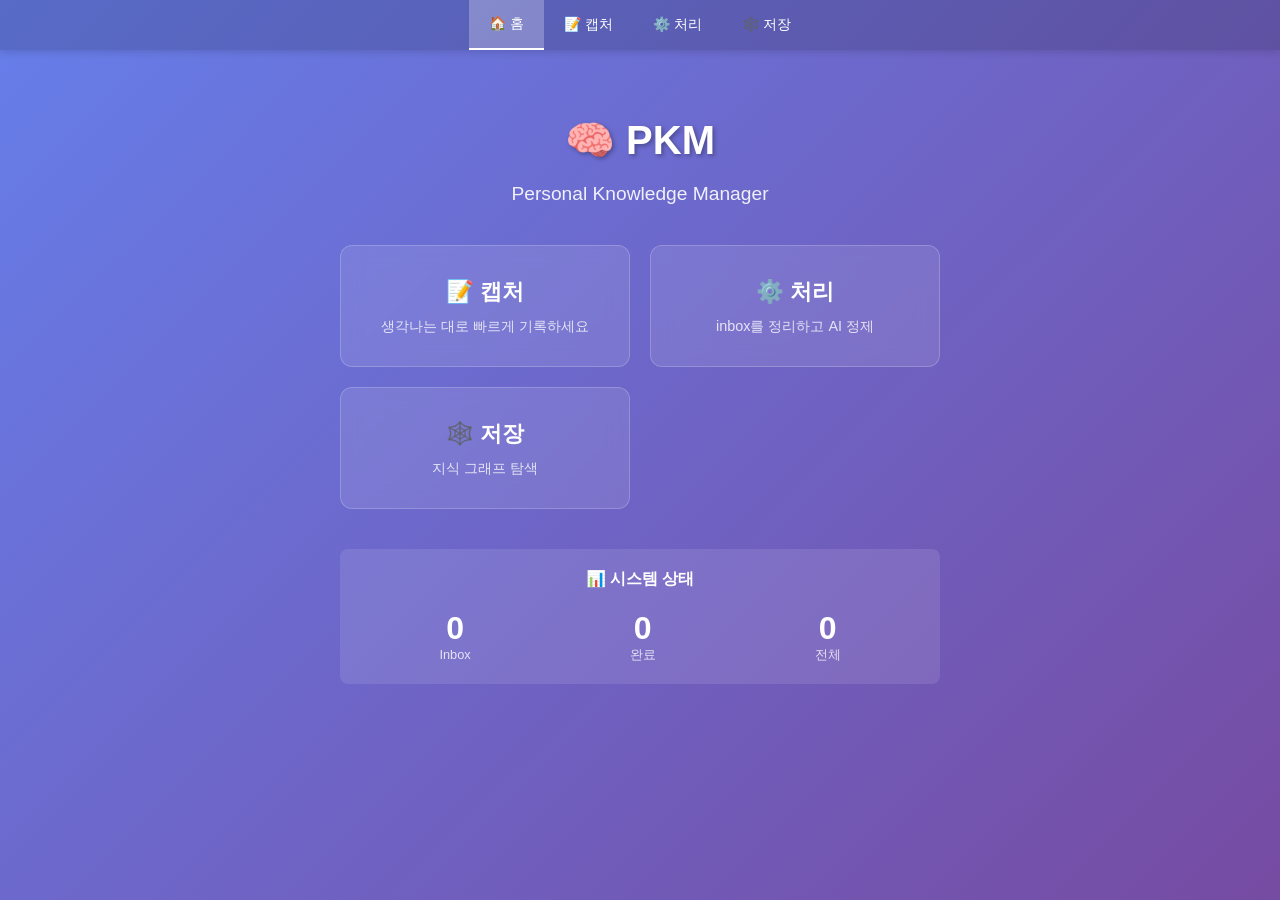
==== index.html @ 89f84994 "initial commit" ====
<!DOCTYPE html>
<html lang="ko">
<head>
    <meta charset="UTF-8">
    <meta name="viewport" content="width=device-width, initial-scale=1.0">
    <title>PKM - Personal Knowledge Manager</title>
    <meta name="description" content="개인 지식 관리 시스템">
    <meta name="theme-color" content="#007bff">

    <!-- PWA Manifest -->
    <link rel="manifest" href="./manifest.json">

    <!-- iOS PWA -->
    <meta name="apple-mobile-web-app-capable" content="yes">
    <meta name="apple-mobile-web-app-status-bar-style" content="default">
    <meta name="apple-mobile-web-app-title" content="PKM">
    <link rel="apple-touch-icon" href="./icon-192.png">

    <style>
        body {
            font-family: -apple-system, BlinkMacSystemFont, 'Segoe UI', Roboto, sans-serif;
            margin: 0;
            padding: 0;
            background: linear-gradient(135deg, #667eea 0%, #764ba2 100%);
            min-height: 100vh;
            color: white;
        }
        nav {
            background: rgba(0, 0, 0, 0.15);
            padding: 0;
            box-shadow: 0 2px 8px rgba(0,0,0,0.15);
            position: sticky;
            top: 0;
            z-index: 100;
        }
        nav ul {
            list-style: none;
            margin: 0;
            padding: 0;
            display: flex;
            align-items: center;
            justify-content: center;
            flex-wrap: wrap;
            max-width: 900px;
            margin: 0 auto;
        }
        nav li {
            margin: 0;
        }
        nav a {
            color: white;
            text-decoration: none;
            padding: 15px 20px;
            display: block;
            transition: background 0.3s ease;
            font-size: 14px;
        }
        nav a:hover {
            background: rgba(255,255,255,0.1);
        }
        nav a.active {
            background: rgba(255,255,255,0.25);
            border-bottom: 2px solid white;
        }
        .container {
            max-width: 600px;
            margin: 20px auto;
            text-align: center;
            padding: 20px;
        }
        h1 {
            font-size: 2.5em;
            margin-bottom: 10px;
            text-shadow: 2px 2px 4px rgba(0,0,0,0.3);
        }
        .subtitle {
            font-size: 1.2em;
            margin-bottom: 40px;
            opacity: 0.9;
        }
        .menu {
            display: grid;
            grid-template-columns: repeat(auto-fit, minmax(250px, 1fr));
            gap: 20px;
            margin-bottom: 40px;
        }
        .menu-item {
            background: rgba(255, 255, 255, 0.1);
            backdrop-filter: blur(10px);
            border: 1px solid rgba(255, 255, 255, 0.2);
            border-radius: 12px;
            padding: 30px 20px;
            text-decoration: none;
            color: white;
            transition: all 0.3s ease;
            display: block;
        }
        .menu-item:hover {
            background: rgba(255, 255, 255, 0.2);
            transform: translateY(-5px);
            box-shadow: 0 10px 30px rgba(0,0,0,0.2);
        }
        .menu-item h3 {
            margin: 0 0 10px 0;
            font-size: 1.4em;
        }
        .menu-item p {
            margin: 0;
            opacity: 0.8;
            font-size: 0.9em;
        }
        .status {
            background: rgba(255, 255, 255, 0.1);
            border-radius: 8px;
            padding: 20px;
            margin-top: 30px;
        }
        .status h4 {
            margin: 0 0 10px 0;
        }
        .stats {
            display: flex;
            justify-content: space-around;
            margin-top: 20px;
        }
        .stat {
            text-align: center;
        }
        .stat .number {
            font-size: 2em;
            font-weight: bold;
        }
        .stat .label {
            font-size: 0.8em;
            opacity: 0.8;
        }
        .install-btn {
            background: #28a745;
            color: white;
            border: none;
            padding: 12px 24px;
            border-radius: 6px;
            font-size: 16px;
            cursor: pointer;
            margin-top: 20px;
            display: none;
        }
        .install-btn:hover {
            background: #218838;
        }
    </style>

    <!-- Storage abstraction layer (IndexedDB by default, Firestore optional) -->
    <script src="./db.js"></script>
</head>
<body>
    <nav>
        <ul>
            <li><a href="./index.html" class="active">🏠 홈</a></li>
            <li><a href="./capture.html">📝 캡처</a></li>
            <li><a href="./processing.html">⚙️ 처리</a></li>
            <li><a href="./graph.html">🕸️ 저장</a></li>
        </ul>
    </nav>
    <div class="container">
        <h1>🧠 PKM</h1>
        <p class="subtitle">Personal Knowledge Manager</p>

        <div class="menu">
            <a href="./capture.html" class="menu-item">
                <h3>📝 캡처</h3>
                <p>생각나는 대로 빠르게 기록하세요</p>
            </a>
            <a href="./processing.html" class="menu-item">
                <h3>⚙️ 처리</h3>
                <p>inbox를 정리하고 AI 정제</p>
            </a>
            <a href="./graph.html" class="menu-item">
                <h3>🕸️ 저장</h3>
                <p>지식 그래프 탐색</p>
            </a>
        </div>

        <div class="status">
            <h4>📊 시스템 상태</h4>
            <div id="stats" class="stats">
                <div class="stat">
                    <div class="number" id="inboxCount">-</div>
                    <div class="label">Inbox</div>
                </div>
                <div class="stat">
                    <div class="number" id="doneCount">-</div>
                    <div class="label">완료</div>
                </div>
                <div class="stat">
                    <div class="number" id="totalCount">-</div>
                    <div class="label">전체</div>
                </div>
            </div>
        </div>

        <button id="installBtn" class="install-btn">📱 앱 설치</button>
    </div>

    <script>
        let deferredPrompt;

        // PWA 설치 프롬프트
        window.addEventListener('beforeinstallprompt', (e) => {
            e.preventDefault();
            deferredPrompt = e;
            document.getElementById('installBtn').style.display = 'block';
        });

        document.getElementById('installBtn').addEventListener('click', () => {
            if (deferredPrompt) {
                deferredPrompt.prompt();
                deferredPrompt.userChoice.then((choiceResult) => {
                    if (choiceResult.outcome === 'accepted') {
                        console.log('User accepted the install prompt');
                    }
                    deferredPrompt = null;
                });
            }
        });

        // 통계 로드 (serverless: read directly from db.js abstraction)
        async function loadStats() {
            try {
                const [inbox, done, total] = await Promise.all([
                    getNotes({ status: 'inbox', include_deleted: false }),
                    getNotes({ status: 'done', include_deleted: false }),
                    getNotes({ include_deleted: false })
                ]);

                document.getElementById('inboxCount').textContent = inbox.length;
                document.getElementById('doneCount').textContent = done.length;
                document.getElementById('totalCount').textContent = total.length;
            } catch (error) {
                console.error('Failed to load stats:', error);
            }
        }

        async function initHome() {
            try {
                await initDB();
                await loadStats();
                setInterval(loadStats, 5000); // 5초마다 갱신
            } catch (error) {
                console.error('Failed to initialize home:', error);
            }
        }

        // 초기 로드
        initHome();

        // Service Worker 등록
        if ('serviceWorker' in navigator) {
            window.addEventListener('load', () => {
                navigator.serviceWorker.register('./sw.js')
                    .then((registration) => {
                        console.log('SW registered: ', registration);
                    })
                    .catch((registrationError) => {
                        console.log('SW registration failed: ', registrationError);
                    });
            });
        }
    </script>
</body>
</html>
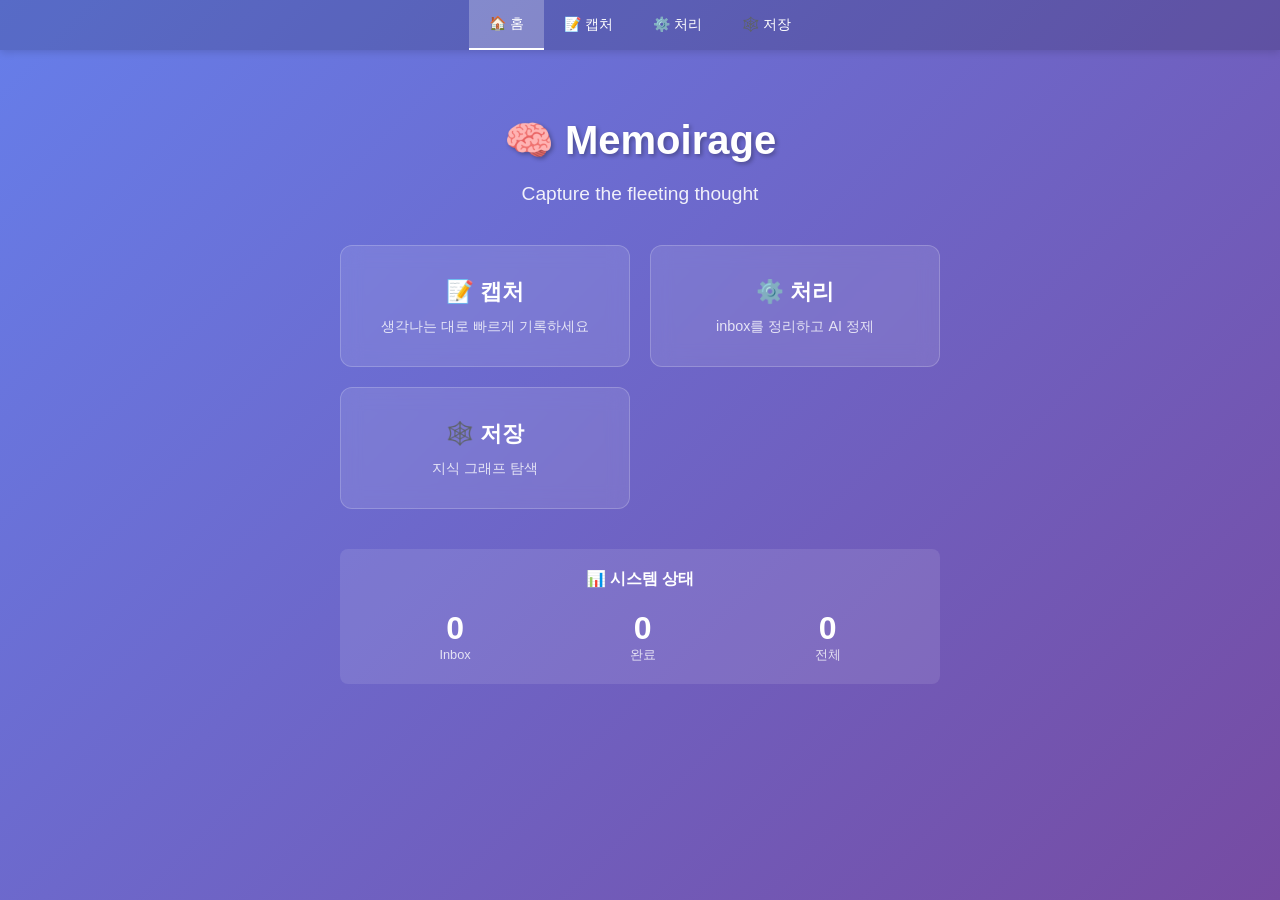
==== commit d9129262: "chore: rebrand app as Memoirage and refresh icons" ====
--- a/index.html
+++ b/index.html
@@ -3,7 +3,7 @@
 <head>
     <meta charset="UTF-8">
     <meta name="viewport" content="width=device-width, initial-scale=1.0">
-    <title>PKM - Personal Knowledge Manager</title>
+    <title>Memoirage</title>
     <meta name="description" content="개인 지식 관리 시스템">
     <meta name="theme-color" content="#007bff">
 
@@ -13,7 +13,7 @@
     <!-- iOS PWA -->
     <meta name="apple-mobile-web-app-capable" content="yes">
     <meta name="apple-mobile-web-app-status-bar-style" content="default">
-    <meta name="apple-mobile-web-app-title" content="PKM">
+    <meta name="apple-mobile-web-app-title" content="Memoirage">
     <link rel="apple-touch-icon" href="./icon-192.png">
 
     <style>
@@ -163,8 +163,8 @@
         </ul>
     </nav>
     <div class="container">
-        <h1>🧠 PKM</h1>
-        <p class="subtitle">Personal Knowledge Manager</p>
+        <h1>🧠 Memoirage</h1>
+        <p class="subtitle">Capture the fleeting thought</p>
 
         <div class="menu">
             <a href="./capture.html" class="menu-item">
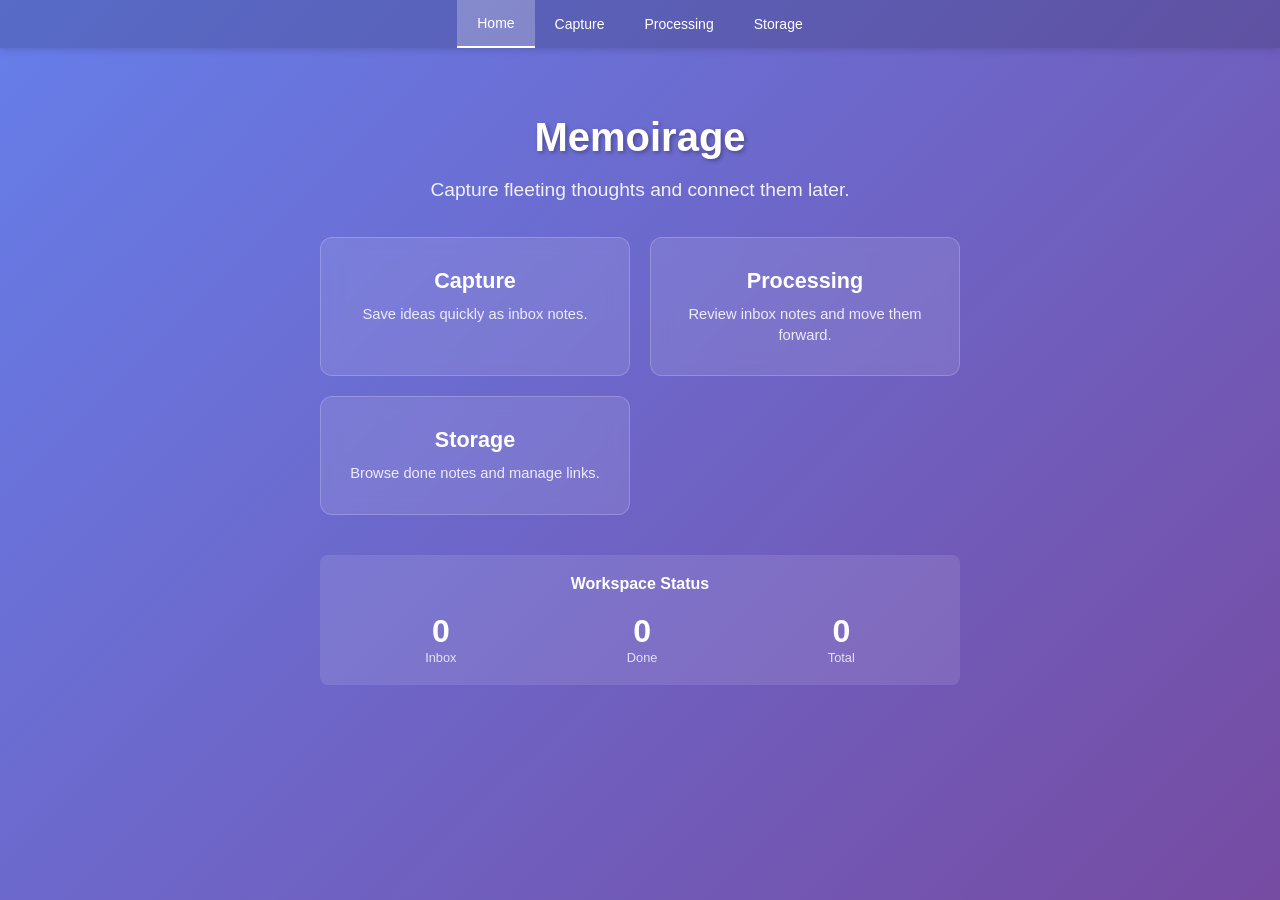
==== commit 3db4a570: "Clean up home page text and labels" ====
--- a/index.html
+++ b/index.html
@@ -1,16 +1,14 @@
-<!DOCTYPE html>
+﻿<!DOCTYPE html>
 <html lang="ko">
 <head>
     <meta charset="UTF-8">
     <meta name="viewport" content="width=device-width, initial-scale=1.0">
     <title>Memoirage</title>
-    <meta name="description" content="개인 지식 관리 시스템">
+    <meta name="description" content="Offline-first personal knowledge capture app">
     <meta name="theme-color" content="#007bff">
 
-    <!-- PWA Manifest -->
     <link rel="manifest" href="./manifest.json">
 
-    <!-- iOS PWA -->
     <meta name="apple-mobile-web-app-capable" content="yes">
     <meta name="apple-mobile-web-app-status-bar-style" content="default">
     <meta name="apple-mobile-web-app-title" content="Memoirage">
@@ -35,7 +33,6 @@
         }
         nav ul {
             list-style: none;
-            margin: 0;
             padding: 0;
             display: flex;
             align-items: center;
@@ -44,9 +41,7 @@
             max-width: 900px;
             margin: 0 auto;
         }
-        nav li {
-            margin: 0;
-        }
+        nav li { margin: 0; }
         nav a {
             color: white;
             text-decoration: none;
@@ -55,15 +50,13 @@
             transition: background 0.3s ease;
             font-size: 14px;
         }
-        nav a:hover {
-            background: rgba(255,255,255,0.1);
-        }
+        nav a:hover { background: rgba(255,255,255,0.1); }
         nav a.active {
             background: rgba(255,255,255,0.25);
             border-bottom: 2px solid white;
         }
         .container {
-            max-width: 600px;
+            max-width: 640px;
             margin: 20px auto;
             text-align: center;
             padding: 20px;
@@ -75,12 +68,12 @@
         }
         .subtitle {
             font-size: 1.2em;
-            margin-bottom: 40px;
+            margin-bottom: 36px;
             opacity: 0.9;
         }
         .menu {
             display: grid;
-            grid-template-columns: repeat(auto-fit, minmax(250px, 1fr));
+            grid-template-columns: repeat(auto-fit, minmax(220px, 1fr));
             gap: 20px;
             margin-bottom: 40px;
         }
@@ -102,12 +95,13 @@
         }
         .menu-item h3 {
             margin: 0 0 10px 0;
-            font-size: 1.4em;
+            font-size: 1.35em;
         }
         .menu-item p {
             margin: 0;
-            opacity: 0.8;
-            font-size: 0.9em;
+            opacity: 0.86;
+            font-size: 0.92em;
+            line-height: 1.4;
         }
         .status {
             background: rgba(255, 255, 255, 0.1);
@@ -115,17 +109,13 @@
             padding: 20px;
             margin-top: 30px;
         }
-        .status h4 {
-            margin: 0 0 10px 0;
-        }
+        .status h4 { margin: 0 0 10px 0; }
         .stats {
             display: flex;
             justify-content: space-around;
             margin-top: 20px;
         }
-        .stat {
-            text-align: center;
-        }
+        .stat { text-align: center; }
         .stat .number {
             font-size: 2em;
             font-weight: bold;
@@ -145,44 +135,41 @@
             margin-top: 20px;
             display: none;
         }
-        .install-btn:hover {
-            background: #218838;
-        }
+        .install-btn:hover { background: #218838; }
     </style>
 
-    <!-- Storage abstraction layer (IndexedDB by default, Firestore optional) -->
     <script src="./db.js"></script>
 </head>
 <body>
     <nav>
         <ul>
-            <li><a href="./index.html" class="active">🏠 홈</a></li>
-            <li><a href="./capture.html">📝 캡처</a></li>
-            <li><a href="./processing.html">⚙️ 처리</a></li>
-            <li><a href="./graph.html">🕸️ 저장</a></li>
+            <li><a href="./index.html" class="active">Home</a></li>
+            <li><a href="./capture.html">Capture</a></li>
+            <li><a href="./processing.html">Processing</a></li>
+            <li><a href="./graph.html">Storage</a></li>
         </ul>
     </nav>
     <div class="container">
-        <h1>🧠 Memoirage</h1>
-        <p class="subtitle">Capture the fleeting thought</p>
+        <h1>Memoirage</h1>
+        <p class="subtitle">Capture fleeting thoughts and connect them later.</p>
 
         <div class="menu">
             <a href="./capture.html" class="menu-item">
-                <h3>📝 캡처</h3>
-                <p>생각나는 대로 빠르게 기록하세요</p>
+                <h3>Capture</h3>
+                <p>Save ideas quickly as inbox notes.</p>
             </a>
             <a href="./processing.html" class="menu-item">
-                <h3>⚙️ 처리</h3>
-                <p>inbox를 정리하고 AI 정제</p>
+                <h3>Processing</h3>
+                <p>Review inbox notes and move them forward.</p>
             </a>
             <a href="./graph.html" class="menu-item">
-                <h3>🕸️ 저장</h3>
-                <p>지식 그래프 탐색</p>
+                <h3>Storage</h3>
+                <p>Browse done notes and manage links.</p>
             </a>
         </div>
 
         <div class="status">
-            <h4>📊 시스템 상태</h4>
+            <h4>Workspace Status</h4>
             <div id="stats" class="stats">
                 <div class="stat">
                     <div class="number" id="inboxCount">-</div>
@@ -190,41 +177,34 @@
                 </div>
                 <div class="stat">
                     <div class="number" id="doneCount">-</div>
-                    <div class="label">완료</div>
+                    <div class="label">Done</div>
                 </div>
                 <div class="stat">
                     <div class="number" id="totalCount">-</div>
-                    <div class="label">전체</div>
+                    <div class="label">Total</div>
                 </div>
             </div>
         </div>
 
-        <button id="installBtn" class="install-btn">📱 앱 설치</button>
+        <button id="installBtn" class="install-btn">Install App</button>
     </div>
 
     <script>
         let deferredPrompt;
 
-        // PWA 설치 프롬프트
-        window.addEventListener('beforeinstallprompt', (e) => {
-            e.preventDefault();
-            deferredPrompt = e;
+        window.addEventListener('beforeinstallprompt', (event) => {
+            event.preventDefault();
+            deferredPrompt = event;
             document.getElementById('installBtn').style.display = 'block';
         });
 
-        document.getElementById('installBtn').addEventListener('click', () => {
-            if (deferredPrompt) {
-                deferredPrompt.prompt();
-                deferredPrompt.userChoice.then((choiceResult) => {
-                    if (choiceResult.outcome === 'accepted') {
-                        console.log('User accepted the install prompt');
-                    }
-                    deferredPrompt = null;
-                });
-            }
+        document.getElementById('installBtn').addEventListener('click', async () => {
+            if (!deferredPrompt) return;
+            deferredPrompt.prompt();
+            await deferredPrompt.userChoice;
+            deferredPrompt = null;
         });
 
-        // 통계 로드 (serverless: read directly from db.js abstraction)
         async function loadStats() {
             try {
                 const [inbox, done, total] = await Promise.all([
@@ -245,24 +225,22 @@
             try {
                 await initDB();
                 await loadStats();
-                setInterval(loadStats, 5000); // 5초마다 갱신
+                setInterval(loadStats, 5000);
             } catch (error) {
                 console.error('Failed to initialize home:', error);
             }
         }
 
-        // 초기 로드
         initHome();
 
-        // Service Worker 등록
         if ('serviceWorker' in navigator) {
             window.addEventListener('load', () => {
                 navigator.serviceWorker.register('./sw.js')
                     .then((registration) => {
-                        console.log('SW registered: ', registration);
+                        console.log('SW registered:', registration);
                     })
                     .catch((registrationError) => {
-                        console.log('SW registration failed: ', registrationError);
+                        console.log('SW registration failed:', registrationError);
                     });
             });
         }
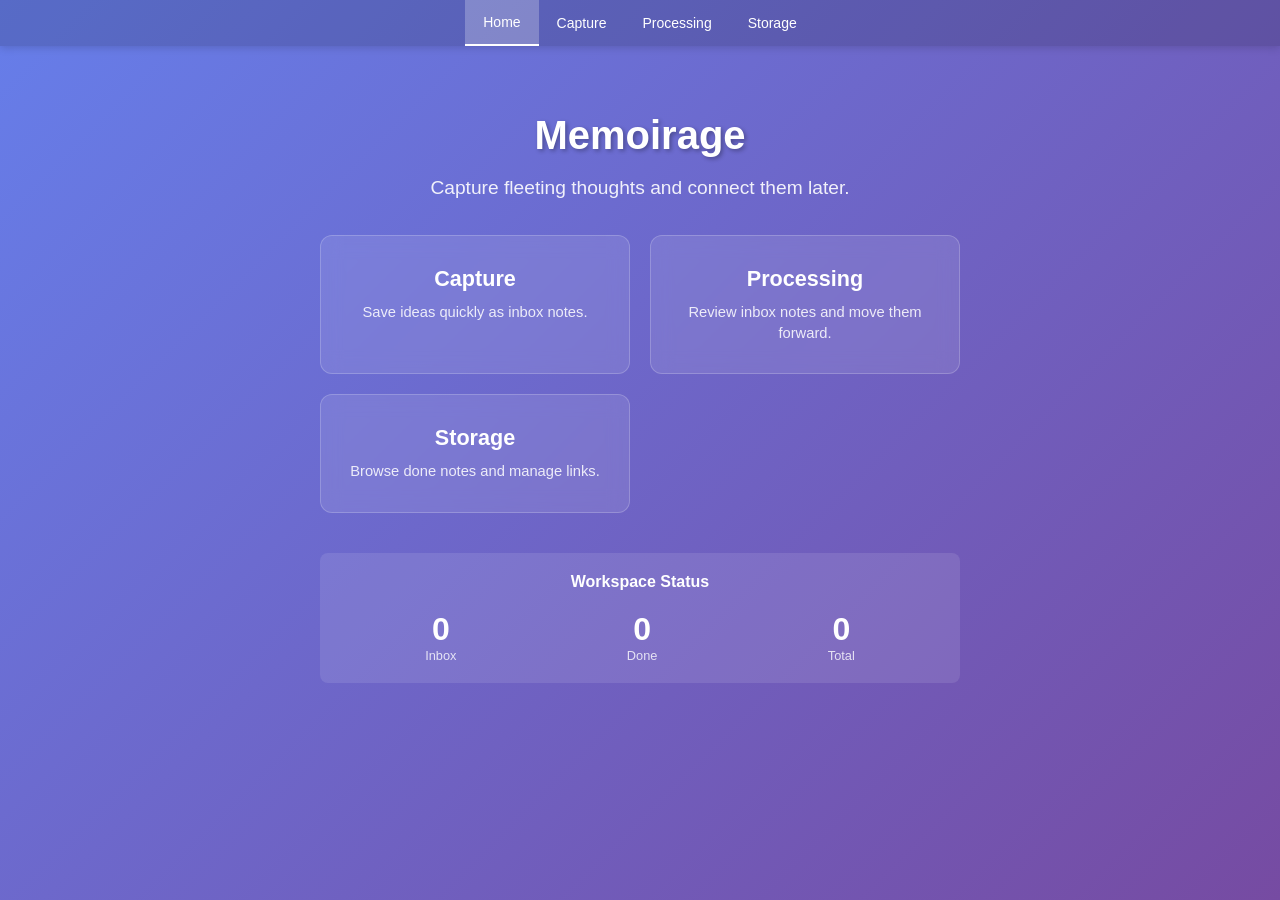
==== commit f5ee7a06: "Centralize shared layout with common nav CSS and renderer" ====
--- a/index.html
+++ b/index.html
@@ -4,6 +4,8 @@
     <meta charset="UTF-8">
     <meta name="viewport" content="width=device-width, initial-scale=1.0">
     <title>Memoirage</title>
+    <link rel="icon" href="./favicon.svg" type="image/svg+xml">
+    <link rel="stylesheet" href="./shared.css">
     <meta name="description" content="Offline-first personal knowledge capture app">
     <meta name="theme-color" content="#007bff">
 
@@ -16,44 +18,9 @@
 
     <style>
         body {
-            font-family: -apple-system, BlinkMacSystemFont, 'Segoe UI', Roboto, sans-serif;
-            margin: 0;
-            padding: 0;
             background: linear-gradient(135deg, #667eea 0%, #764ba2 100%);
             min-height: 100vh;
             color: white;
-        }
-        nav {
-            background: rgba(0, 0, 0, 0.15);
-            padding: 0;
-            box-shadow: 0 2px 8px rgba(0,0,0,0.15);
-            position: sticky;
-            top: 0;
-            z-index: 100;
-        }
-        nav ul {
-            list-style: none;
-            padding: 0;
-            display: flex;
-            align-items: center;
-            justify-content: center;
-            flex-wrap: wrap;
-            max-width: 900px;
-            margin: 0 auto;
-        }
-        nav li { margin: 0; }
-        nav a {
-            color: white;
-            text-decoration: none;
-            padding: 15px 20px;
-            display: block;
-            transition: background 0.3s ease;
-            font-size: 14px;
-        }
-        nav a:hover { background: rgba(255,255,255,0.1); }
-        nav a.active {
-            background: rgba(255,255,255,0.25);
-            border-bottom: 2px solid white;
         }
         .container {
             max-width: 640px;
@@ -139,16 +106,10 @@
     </style>
 
     <script src="./db.js"></script>
+    <script src="./shared.js" defer></script>
 </head>
-<body>
-    <nav>
-        <ul>
-            <li><a href="./index.html" class="active">Home</a></li>
-            <li><a href="./capture.html">Capture</a></li>
-            <li><a href="./processing.html">Processing</a></li>
-            <li><a href="./graph.html">Storage</a></li>
-        </ul>
-    </nav>
+<body data-page="home">
+    <div id="shared-nav"></div>
     <div class="container">
         <h1>Memoirage</h1>
         <p class="subtitle">Capture fleeting thoughts and connect them later.</p>
--- a/shared.css
+++ b/shared.css
@@ -0,0 +1,55 @@
+:root {
+    --nav-grad-a: #667eea;
+    --nav-grad-b: #764ba2;
+}
+
+body {
+    font-family: -apple-system, BlinkMacSystemFont, "Segoe UI", Roboto, sans-serif;
+    margin: 0;
+    padding: 0;
+}
+
+.site-nav {
+    background: linear-gradient(135deg, var(--nav-grad-a) 0%, var(--nav-grad-b) 100%);
+    box-shadow: 0 2px 8px rgba(0, 0, 0, 0.15);
+    position: sticky;
+    top: 0;
+    z-index: 100;
+}
+
+body[data-page="home"] .site-nav {
+    background: rgba(0, 0, 0, 0.15);
+}
+
+.site-nav ul {
+    list-style: none;
+    margin: 0 auto;
+    padding: 0;
+    display: flex;
+    align-items: center;
+    justify-content: center;
+    flex-wrap: wrap;
+    max-width: 900px;
+}
+
+.site-nav li {
+    margin: 0;
+}
+
+.site-nav a {
+    color: #fff;
+    text-decoration: none;
+    padding: 14px 18px;
+    display: block;
+    font-size: 14px;
+    transition: background 0.2s ease;
+}
+
+.site-nav a:hover {
+    background: rgba(255, 255, 255, 0.1);
+}
+
+.site-nav a.active {
+    background: rgba(255, 255, 255, 0.24);
+    border-bottom: 2px solid #fff;
+}
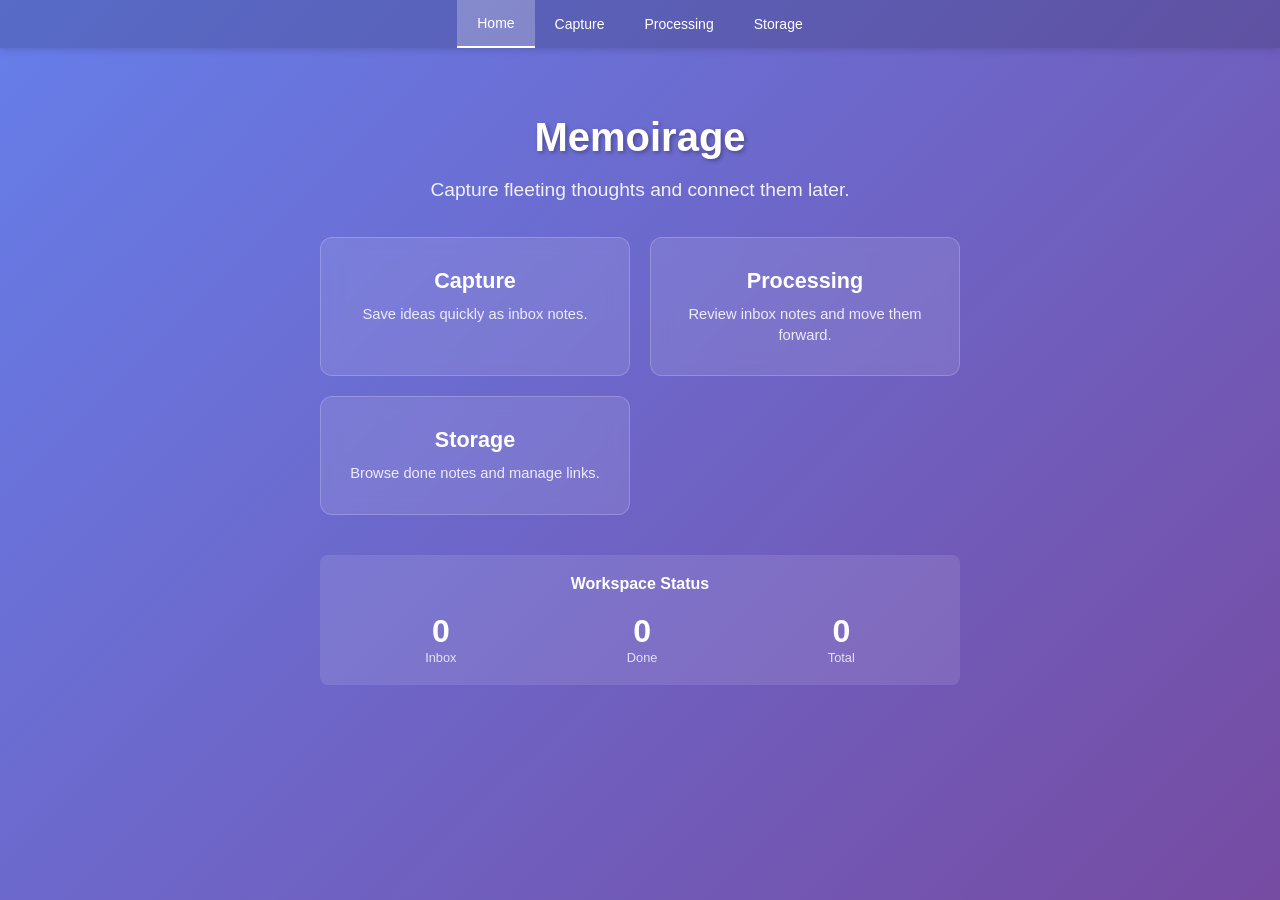
==== commit 69944b19: "Stage 1: introduce SPA shell with hash router and home route" ====
--- a/index.html
+++ b/index.html
@@ -5,7 +5,7 @@
     <meta name="viewport" content="width=device-width, initial-scale=1.0">
     <title>Memoirage</title>
     <link rel="icon" href="./favicon.svg" type="image/svg+xml">
-    <link rel="stylesheet" href="./shared.css">
+    <link rel="stylesheet" href="./app.css">
     <meta name="description" content="Offline-first personal knowledge capture app">
     <meta name="theme-color" content="#007bff">
 
@@ -16,195 +16,11 @@
     <meta name="apple-mobile-web-app-title" content="Memoirage">
     <link rel="apple-touch-icon" href="./icon-192.png">
 
-    <style>
-        body {
-            background: linear-gradient(135deg, #667eea 0%, #764ba2 100%);
-            min-height: 100vh;
-            color: white;
-        }
-        .container {
-            max-width: 640px;
-            margin: 20px auto;
-            text-align: center;
-            padding: 20px;
-        }
-        h1 {
-            font-size: 2.5em;
-            margin-bottom: 10px;
-            text-shadow: 2px 2px 4px rgba(0,0,0,0.3);
-        }
-        .subtitle {
-            font-size: 1.2em;
-            margin-bottom: 36px;
-            opacity: 0.9;
-        }
-        .menu {
-            display: grid;
-            grid-template-columns: repeat(auto-fit, minmax(220px, 1fr));
-            gap: 20px;
-            margin-bottom: 40px;
-        }
-        .menu-item {
-            background: rgba(255, 255, 255, 0.1);
-            backdrop-filter: blur(10px);
-            border: 1px solid rgba(255, 255, 255, 0.2);
-            border-radius: 12px;
-            padding: 30px 20px;
-            text-decoration: none;
-            color: white;
-            transition: all 0.3s ease;
-            display: block;
-        }
-        .menu-item:hover {
-            background: rgba(255, 255, 255, 0.2);
-            transform: translateY(-5px);
-            box-shadow: 0 10px 30px rgba(0,0,0,0.2);
-        }
-        .menu-item h3 {
-            margin: 0 0 10px 0;
-            font-size: 1.35em;
-        }
-        .menu-item p {
-            margin: 0;
-            opacity: 0.86;
-            font-size: 0.92em;
-            line-height: 1.4;
-        }
-        .status {
-            background: rgba(255, 255, 255, 0.1);
-            border-radius: 8px;
-            padding: 20px;
-            margin-top: 30px;
-        }
-        .status h4 { margin: 0 0 10px 0; }
-        .stats {
-            display: flex;
-            justify-content: space-around;
-            margin-top: 20px;
-        }
-        .stat { text-align: center; }
-        .stat .number {
-            font-size: 2em;
-            font-weight: bold;
-        }
-        .stat .label {
-            font-size: 0.8em;
-            opacity: 0.8;
-        }
-        .install-btn {
-            background: #28a745;
-            color: white;
-            border: none;
-            padding: 12px 24px;
-            border-radius: 6px;
-            font-size: 16px;
-            cursor: pointer;
-            margin-top: 20px;
-            display: none;
-        }
-        .install-btn:hover { background: #218838; }
-    </style>
-
     <script src="./db.js"></script>
-    <script src="./shared.js" defer></script>
+    <script src="./app.js" defer></script>
 </head>
-<body data-page="home">
-    <div id="shared-nav"></div>
-    <div class="container">
-        <h1>Memoirage</h1>
-        <p class="subtitle">Capture fleeting thoughts and connect them later.</p>
-
-        <div class="menu">
-            <a href="./capture.html" class="menu-item">
-                <h3>Capture</h3>
-                <p>Save ideas quickly as inbox notes.</p>
-            </a>
-            <a href="./processing.html" class="menu-item">
-                <h3>Processing</h3>
-                <p>Review inbox notes and move them forward.</p>
-            </a>
-            <a href="./graph.html" class="menu-item">
-                <h3>Storage</h3>
-                <p>Browse done notes and manage links.</p>
-            </a>
-        </div>
-
-        <div class="status">
-            <h4>Workspace Status</h4>
-            <div id="stats" class="stats">
-                <div class="stat">
-                    <div class="number" id="inboxCount">-</div>
-                    <div class="label">Inbox</div>
-                </div>
-                <div class="stat">
-                    <div class="number" id="doneCount">-</div>
-                    <div class="label">Done</div>
-                </div>
-                <div class="stat">
-                    <div class="number" id="totalCount">-</div>
-                    <div class="label">Total</div>
-                </div>
-            </div>
-        </div>
-
-        <button id="installBtn" class="install-btn">Install App</button>
-    </div>
-
-    <script>
-        let deferredPrompt;
-
-        window.addEventListener('beforeinstallprompt', (event) => {
-            event.preventDefault();
-            deferredPrompt = event;
-            document.getElementById('installBtn').style.display = 'block';
-        });
-
-        document.getElementById('installBtn').addEventListener('click', async () => {
-            if (!deferredPrompt) return;
-            deferredPrompt.prompt();
-            await deferredPrompt.userChoice;
-            deferredPrompt = null;
-        });
-
-        async function loadStats() {
-            try {
-                const [inbox, done, total] = await Promise.all([
-                    getNotes({ status: 'inbox', include_deleted: false }),
-                    getNotes({ status: 'done', include_deleted: false }),
-                    getNotes({ include_deleted: false })
-                ]);
-
-                document.getElementById('inboxCount').textContent = inbox.length;
-                document.getElementById('doneCount').textContent = done.length;
-                document.getElementById('totalCount').textContent = total.length;
-            } catch (error) {
-                console.error('Failed to load stats:', error);
-            }
-        }
-
-        async function initHome() {
-            try {
-                await initDB();
-                await loadStats();
-                setInterval(loadStats, 5000);
-            } catch (error) {
-                console.error('Failed to initialize home:', error);
-            }
-        }
-
-        initHome();
-
-        if ('serviceWorker' in navigator) {
-            window.addEventListener('load', () => {
-                navigator.serviceWorker.register('./sw.js')
-                    .then((registration) => {
-                        console.log('SW registered:', registration);
-                    })
-                    .catch((registrationError) => {
-                        console.log('SW registration failed:', registrationError);
-                    });
-            });
-        }
-    </script>
+<body>
+    <div id="app-nav"></div>
+    <main id="app-root"></main>
 </body>
 </html>
--- a/app.css
+++ b/app.css
@@ -0,0 +1,158 @@
+﻿:root {
+    --nav-grad-a: #667eea;
+    --nav-grad-b: #764ba2;
+}
+
+body {
+    background: linear-gradient(135deg, #667eea 0%, #764ba2 100%);
+    min-height: 100vh;
+    color: #fff;
+    margin: 0;
+    font-family: -apple-system, BlinkMacSystemFont, "Segoe UI", Roboto, sans-serif;
+}
+
+.spa-nav {
+    background: rgba(0, 0, 0, 0.15);
+    box-shadow: 0 2px 8px rgba(0, 0, 0, 0.15);
+    position: sticky;
+    top: 0;
+    z-index: 100;
+}
+
+.spa-nav ul {
+    list-style: none;
+    margin: 0 auto;
+    padding: 0;
+    display: flex;
+    align-items: center;
+    justify-content: center;
+    flex-wrap: wrap;
+    max-width: 900px;
+}
+
+.spa-nav a {
+    color: #fff;
+    text-decoration: none;
+    padding: 15px 20px;
+    display: block;
+    transition: background 0.3s ease;
+    font-size: 14px;
+}
+
+.spa-nav a:hover {
+    background: rgba(255, 255, 255, 0.1);
+}
+
+.spa-nav a.active {
+    background: rgba(255, 255, 255, 0.25);
+    border-bottom: 2px solid #fff;
+}
+
+.container {
+    max-width: 640px;
+    margin: 20px auto;
+    text-align: center;
+    padding: 20px;
+}
+
+h1 {
+    font-size: 2.5em;
+    margin-bottom: 10px;
+    text-shadow: 2px 2px 4px rgba(0, 0, 0, 0.3);
+}
+
+.subtitle {
+    font-size: 1.2em;
+    margin-bottom: 36px;
+    opacity: 0.9;
+}
+
+.menu {
+    display: grid;
+    grid-template-columns: repeat(auto-fit, minmax(220px, 1fr));
+    gap: 20px;
+    margin-bottom: 40px;
+}
+
+.menu-item {
+    background: rgba(255, 255, 255, 0.1);
+    backdrop-filter: blur(10px);
+    border: 1px solid rgba(255, 255, 255, 0.2);
+    border-radius: 12px;
+    padding: 30px 20px;
+    text-decoration: none;
+    color: #fff;
+    transition: all 0.3s ease;
+    display: block;
+}
+
+.menu-item:hover {
+    background: rgba(255, 255, 255, 0.2);
+    transform: translateY(-5px);
+    box-shadow: 0 10px 30px rgba(0, 0, 0, 0.2);
+}
+
+.menu-item h3 {
+    margin: 0 0 10px 0;
+    font-size: 1.35em;
+}
+
+.menu-item p {
+    margin: 0;
+    opacity: 0.86;
+    font-size: 0.92em;
+    line-height: 1.4;
+}
+
+.status {
+    background: rgba(255, 255, 255, 0.1);
+    border-radius: 8px;
+    padding: 20px;
+    margin-top: 30px;
+}
+
+.status h4 {
+    margin: 0 0 10px 0;
+}
+
+.stats {
+    display: flex;
+    justify-content: space-around;
+    margin-top: 20px;
+}
+
+.stat .number {
+    font-size: 2em;
+    font-weight: bold;
+}
+
+.stat .label {
+    font-size: 0.8em;
+    opacity: 0.8;
+}
+
+.install-btn {
+    background: #28a745;
+    color: #fff;
+    border: none;
+    padding: 12px 24px;
+    border-radius: 6px;
+    font-size: 16px;
+    cursor: pointer;
+    margin-top: 20px;
+    display: none;
+}
+
+.install-btn:hover {
+    background: #218838;
+}
+
+.placeholder {
+    max-width: 720px;
+    margin: 30px auto;
+    padding: 24px;
+    border-radius: 14px;
+    background: rgba(255, 255, 255, 0.12);
+    border: 1px solid rgba(255, 255, 255, 0.2);
+    text-align: center;
+}
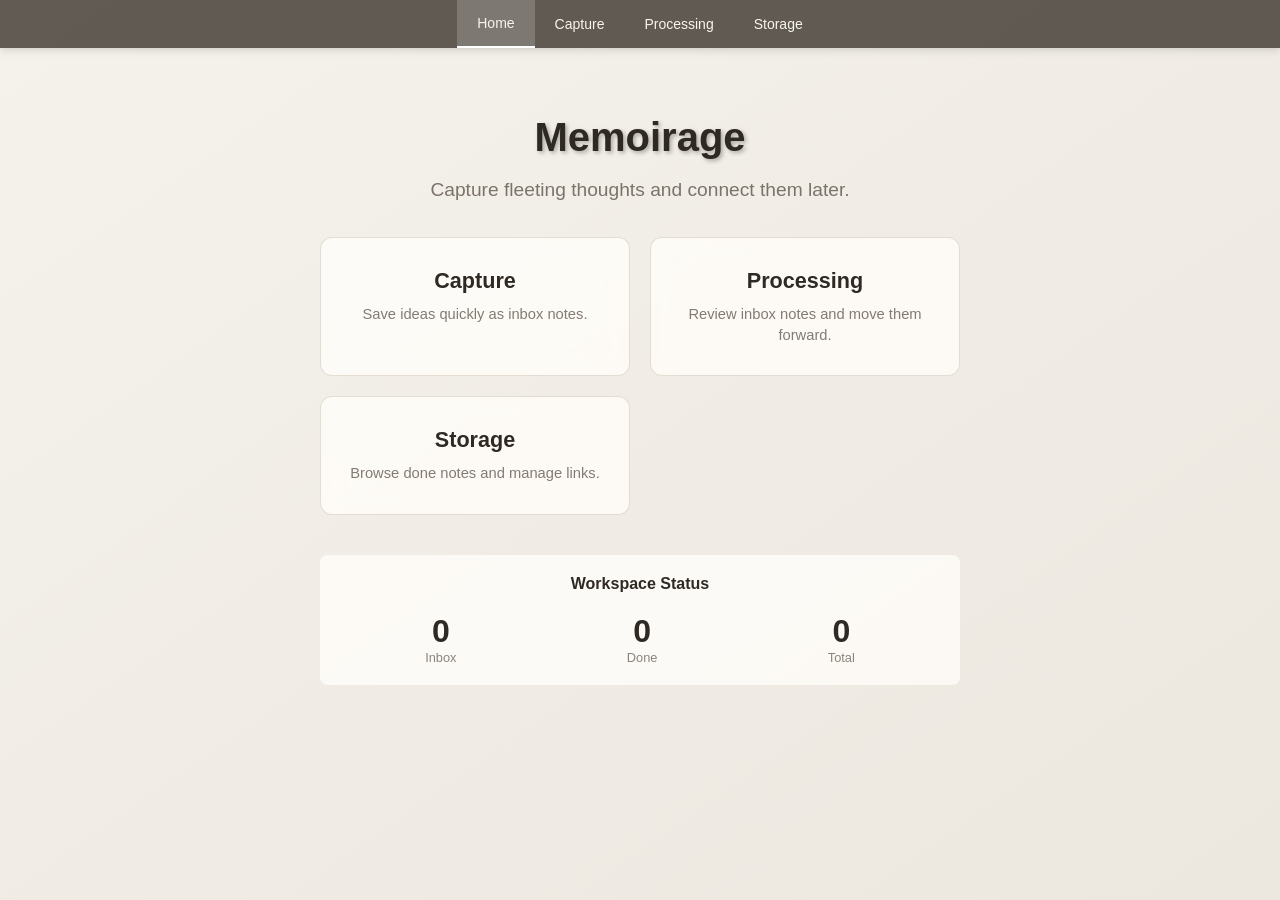
==== commit 4acab1b1: "Retheme UI to neutral light/dark palette and remove blue-heavy background" ====
--- a/index.html
+++ b/index.html
@@ -7,7 +7,7 @@
     <link rel="icon" href="./favicon.svg" type="image/svg+xml">
     <link rel="stylesheet" href="./app.css">
     <meta name="description" content="Offline-first personal knowledge capture app">
-    <meta name="theme-color" content="#007bff">
+    <meta name="theme-color" content="#7b5e45">
 
     <link rel="manifest" href="./manifest.json">
 
--- a/app.css
+++ b/app.css
@@ -156,3 +156,601 @@
     border: 1px solid rgba(255, 255, 255, 0.2);
     text-align: center;
 }
+
+.capture-card {
+    max-width: 460px;
+    margin: 24px auto;
+    background: #fff;
+    color: #111827;
+    padding: 20px;
+    border-radius: 10px;
+    box-shadow: 0 4px 20px rgba(0, 0, 0, 0.12);
+}
+
+.capture-card h2 {
+    margin-top: 0;
+}
+
+.capture-card textarea {
+    width: 100%;
+    min-height: 140px;
+    padding: 12px;
+    border: 1px solid #d6dbe5;
+    border-radius: 6px;
+    font-size: 15px;
+    resize: vertical;
+    box-sizing: border-box;
+    font-family: inherit;
+}
+
+.capture-card button {
+    width: 100%;
+    margin-top: 10px;
+    padding: 12px;
+    border: none;
+    border-radius: 6px;
+    font-size: 15px;
+    background: #2e7dff;
+    color: #fff;
+    cursor: pointer;
+}
+
+.capture-card button:hover {
+    background: #1e69e6;
+}
+
+.capture-card button:disabled {
+    background: #9ca3af;
+    cursor: not-allowed;
+}
+
+.capture-status {
+    margin-top: 10px;
+    padding: 8px;
+    border-radius: 6px;
+    text-align: center;
+    font-size: 13px;
+    display: none;
+}
+
+.capture-status.show {
+    display: block;
+}
+
+.capture-status.success {
+    background: #d4edda;
+    color: #155724;
+}
+
+.capture-status.error {
+    background: #f8d7da;
+    color: #721c24;
+}
+
+.processing-wrap {
+    display: flex;
+    height: calc(100vh - 48px);
+}
+
+.processing-list {
+    width: 40%;
+    border-right: 1px solid #ddd;
+    overflow-y: auto;
+    background: #f9f9f9;
+    color: #111827;
+}
+
+.processing-detail {
+    flex: 1;
+    padding: 20px;
+    overflow-y: auto;
+    background: #fff;
+    color: #111827;
+}
+
+.processing-item {
+    padding: 12px;
+    border-bottom: 1px solid #eee;
+    cursor: pointer;
+    background: #fff;
+    display: flex;
+    gap: 10px;
+}
+
+.processing-item:hover {
+    background: #f0f0f0;
+}
+
+.processing-item.selected {
+    background: #2e7dff;
+    color: #fff;
+}
+
+.processing-item-content {
+    flex: 1;
+    min-width: 0;
+}
+
+.processing-item-text {
+    font-size: 14px;
+    white-space: nowrap;
+    overflow: hidden;
+    text-overflow: ellipsis;
+}
+
+.processing-item-date {
+    font-size: 11px;
+    opacity: 0.7;
+}
+
+.processing-delete-mini {
+    background: #ff6b6b;
+    color: #fff;
+    border: none;
+    border-radius: 4px;
+    padding: 4px 8px;
+    font-size: 12px;
+    cursor: pointer;
+}
+
+.processing-delete-mini:hover {
+    opacity: 0.9;
+}
+
+.processing-btn-row {
+    display: flex;
+    gap: 8px;
+    margin: 10px 0;
+}
+
+.processing-btn {
+    border: none;
+    border-radius: 6px;
+    cursor: pointer;
+    font-size: 13px;
+    padding: 8px 12px;
+}
+
+.processing-btn.primary {
+    background: #2e7dff;
+    color: #fff;
+}
+
+.processing-btn.primary:hover {
+    background: #1e69e6;
+}
+
+.processing-btn.danger {
+    background: #dc3545;
+    color: #fff;
+    width: 100%;
+}
+
+.processing-btn.danger:hover {
+    background: #c82333;
+}
+
+.processing-note-box {
+    border: 1px solid #ddd;
+    padding: 12px;
+    border-radius: 6px;
+    min-height: 100px;
+    background: #f9f9f9;
+    white-space: pre-wrap;
+}
+
+.processing-status {
+    padding: 8px 12px;
+    margin-bottom: 12px;
+    border-radius: 6px;
+    display: none;
+}
+
+.processing-status.show {
+    display: block;
+}
+
+.processing-status.success {
+    background: #d4edda;
+    color: #155724;
+}
+
+.processing-status.error {
+    background: #f8d7da;
+    color: #721c24;
+}
+
+.storage-wrap {
+    height: calc(100vh - 48px);
+    display: grid;
+    grid-template-columns: 280px 1fr 360px;
+    background: #fff;
+    color: #111827;
+}
+
+.storage-panel {
+    min-height: 0;
+    overflow: auto;
+}
+
+.storage-left {
+    border-right: 1px solid #e6e6e6;
+    background: #f7f8fb;
+}
+
+.storage-center {
+    position: relative;
+    border-right: 1px solid #e6e6e6;
+    background: #fff;
+}
+
+.storage-right {
+    background: #fff;
+    padding: 16px;
+}
+
+.storage-title {
+    font-size: 14px;
+    font-weight: 700;
+    color: #374151;
+    margin: 0;
+    padding: 14px 12px;
+    border-bottom: 1px solid #e6e6e6;
+    background: #fff;
+    position: sticky;
+    top: 0;
+}
+
+.storage-note-item {
+    padding: 12px;
+    border-bottom: 1px solid #eceef2;
+    cursor: pointer;
+    background: #fff;
+}
+
+.storage-note-item:hover {
+    background: #f2f6ff;
+}
+
+.storage-note-item.selected {
+    background: #eaf1ff;
+    border-left: 3px solid #2e7dff;
+    padding-left: 9px;
+}
+
+.storage-note-content {
+    font-size: 13px;
+    white-space: nowrap;
+    overflow: hidden;
+    text-overflow: ellipsis;
+}
+
+.storage-note-date {
+    margin-top: 6px;
+    font-size: 11px;
+    color: #6b7280;
+}
+
+.storage-graph {
+    width: 100%;
+    height: 100%;
+    overflow: hidden;
+}
+
+.storage-graph-svg {
+    width: 100%;
+    height: 100%;
+    display: block;
+    background: radial-gradient(circle at 20% 20%, #f9fbff 0%, #fff 70%);
+}
+
+.storage-empty {
+    padding: 18px;
+    color: #6b7280;
+    font-size: 13px;
+}
+
+.storage-status {
+    padding: 10px 12px;
+    margin-bottom: 12px;
+    border-radius: 6px;
+    font-size: 13px;
+    display: none;
+}
+
+.storage-status.show {
+    display: block;
+}
+
+.storage-status.success {
+    background: #d4edda;
+    color: #155724;
+}
+
+.storage-status.error {
+    background: #f8d7da;
+    color: #721c24;
+}
+
+.storage-note-box {
+    border: 1px solid #e6e6e6;
+    border-radius: 8px;
+    padding: 12px;
+    min-height: 96px;
+    font-size: 14px;
+    line-height: 1.5;
+    background: #fbfcff;
+    white-space: pre-wrap;
+}
+
+.storage-section-title {
+    margin: 18px 0 8px 0;
+    font-size: 13px;
+    font-weight: 700;
+    color: #374151;
+}
+
+.storage-link-form {
+    display: grid;
+    grid-template-columns: 1fr 120px auto;
+    gap: 8px;
+    margin-bottom: 10px;
+}
+
+.storage-input, .storage-select, .storage-btn {
+    border-radius: 6px;
+    border: 1px solid #cfd5df;
+    padding: 8px 10px;
+    font-size: 13px;
+}
+
+.storage-btn {
+    cursor: pointer;
+    border: none;
+}
+
+.storage-btn.primary {
+    background: #2e7dff;
+    color: #fff;
+}
+
+.storage-btn.danger {
+    background: #dc3545;
+    color: #fff;
+    width: 100%;
+    margin-top: 12px;
+}
+
+.storage-link-row {
+    border: 1px solid #e6e6e6;
+    border-radius: 8px;
+    padding: 10px;
+    margin-bottom: 8px;
+    background: #fff;
+}
+
+.storage-link-head {
+    display: flex;
+    align-items: center;
+    justify-content: space-between;
+    margin-bottom: 4px;
+}
+
+.storage-link-type {
+    font-size: 11px;
+    color: #fff;
+    background: #4b5563;
+    border-radius: 999px;
+    padding: 2px 8px;
+}
+
+.storage-link-remove {
+    background: transparent;
+    color: #dc3545;
+    border: 1px solid #f2b3b9;
+    padding: 4px 8px;
+    border-radius: 6px;
+    cursor: pointer;
+}
+
+.storage-node {
+    cursor: pointer;
+    fill: #8fb2ff;
+    stroke: #5f86de;
+    stroke-width: 2;
+}
+
+.storage-node.selected {
+    fill: #2e7dff;
+    stroke: #1f5ec0;
+    stroke-width: 3;
+}
+
+.storage-edge {
+    stroke: #8b95a7;
+    stroke-width: 1.6;
+    opacity: 0.92;
+}
+
+.storage-edge-label {
+    font-size: 10px;
+    fill: #6b7280;
+    pointer-events: none;
+}
+
+.storage-node-label {
+    font-size: 11px;
+    fill: #0f172a;
+    pointer-events: none;
+    text-anchor: middle;
+}
+
+/* Theme override: reduce blue fatigue and support light/dark mode */
+:root {
+    --bg-page: #f5f2ec;
+    --bg-page-grad-a: #f5f2ec;
+    --bg-page-grad-b: #ece7df;
+    --text-main: #2f2923;
+    --text-muted: #6f665d;
+    --surface: #fffdfa;
+    --surface-soft: #f3ede4;
+    --border: #d8d0c4;
+    --nav-bg: rgba(52, 44, 36, 0.76);
+    --accent: #7b5e45;
+    --accent-strong: #664b37;
+    --accent-soft: #e8ddd0;
+    --success-bg: #dce8dc;
+    --success-text: #284328;
+    --error-bg: #f1ddda;
+    --error-text: #5a2922;
+}
+
+@media (prefers-color-scheme: dark) {
+    :root {
+        --bg-page: #1f1c19;
+        --bg-page-grad-a: #1f1c19;
+        --bg-page-grad-b: #2a2622;
+        --text-main: #ece4d9;
+        --text-muted: #b7a999;
+        --surface: #2c2823;
+        --surface-soft: #363029;
+        --border: #4a4339;
+        --nav-bg: rgba(19, 16, 13, 0.84);
+        --accent: #b28a69;
+        --accent-strong: #c39b78;
+        --accent-soft: #4a3f33;
+        --success-bg: #2f4431;
+        --success-text: #d9f0dc;
+        --error-bg: #4a2e2a;
+        --error-text: #ffd8d1;
+    }
+}
+
+body {
+    background: linear-gradient(145deg, var(--bg-page-grad-a) 0%, var(--bg-page-grad-b) 100%);
+    color: var(--text-main);
+}
+
+.spa-nav {
+    background: var(--nav-bg);
+}
+
+.spa-nav a {
+    color: #f8f4ee;
+}
+
+.spa-nav a.active {
+    background: rgba(255, 255, 255, 0.18);
+}
+
+.menu-item,
+.status,
+.placeholder {
+    background: color-mix(in srgb, var(--surface) 84%, transparent 16%);
+    border-color: color-mix(in srgb, var(--border) 70%, transparent 30%);
+    color: var(--text-main);
+}
+
+.subtitle,
+.menu-item p,
+.stat .label {
+    color: var(--text-muted);
+}
+
+.capture-card,
+.processing-list,
+.processing-detail,
+.processing-item,
+.storage-wrap,
+.storage-left,
+.storage-center,
+.storage-right,
+.storage-title,
+.storage-link-row,
+.storage-note-box {
+    background: var(--surface);
+    color: var(--text-main);
+}
+
+.processing-list,
+.storage-left {
+    background: var(--surface-soft);
+}
+
+.processing-item,
+.storage-note-item {
+    border-color: var(--border);
+}
+
+.processing-item:hover,
+.storage-note-item:hover {
+    background: color-mix(in srgb, var(--accent-soft) 55%, var(--surface) 45%);
+}
+
+.processing-item.selected,
+.storage-note-item.selected {
+    background: var(--accent-soft);
+    border-left-color: var(--accent);
+    color: var(--text-main);
+}
+
+.capture-card textarea,
+.processing-note-box,
+.storage-input,
+.storage-select,
+.storage-note-box {
+    border-color: var(--border);
+    background: var(--surface-soft);
+    color: var(--text-main);
+}
+
+.capture-card button,
+.processing-btn.primary,
+.storage-btn.primary {
+    background: var(--accent);
+}
+
+.capture-card button:hover,
+.processing-btn.primary:hover {
+    background: var(--accent-strong);
+}
+
+.storage-btn.primary:hover {
+    background: var(--accent-strong);
+}
+
+.processing-item-date,
+.storage-note-date,
+.storage-empty,
+.storage-edge-label {
+    color: var(--text-muted);
+    fill: var(--text-muted);
+}
+
+.capture-status.success,
+.processing-status.success,
+.storage-status.success {
+    background: var(--success-bg);
+    color: var(--success-text);
+}
+
+.capture-status.error,
+.processing-status.error,
+.storage-status.error {
+    background: var(--error-bg);
+    color: var(--error-text);
+}
+
+.storage-graph-svg {
+    background: radial-gradient(circle at 20% 20%, var(--surface-soft) 0%, var(--surface) 72%);
+}
+
+.storage-node {
+    fill: color-mix(in srgb, var(--accent) 42%, white 58%);
+    stroke: var(--accent);
+}
+
+.storage-node.selected {
+    fill: var(--accent);
+    stroke: var(--accent-strong);
+}
